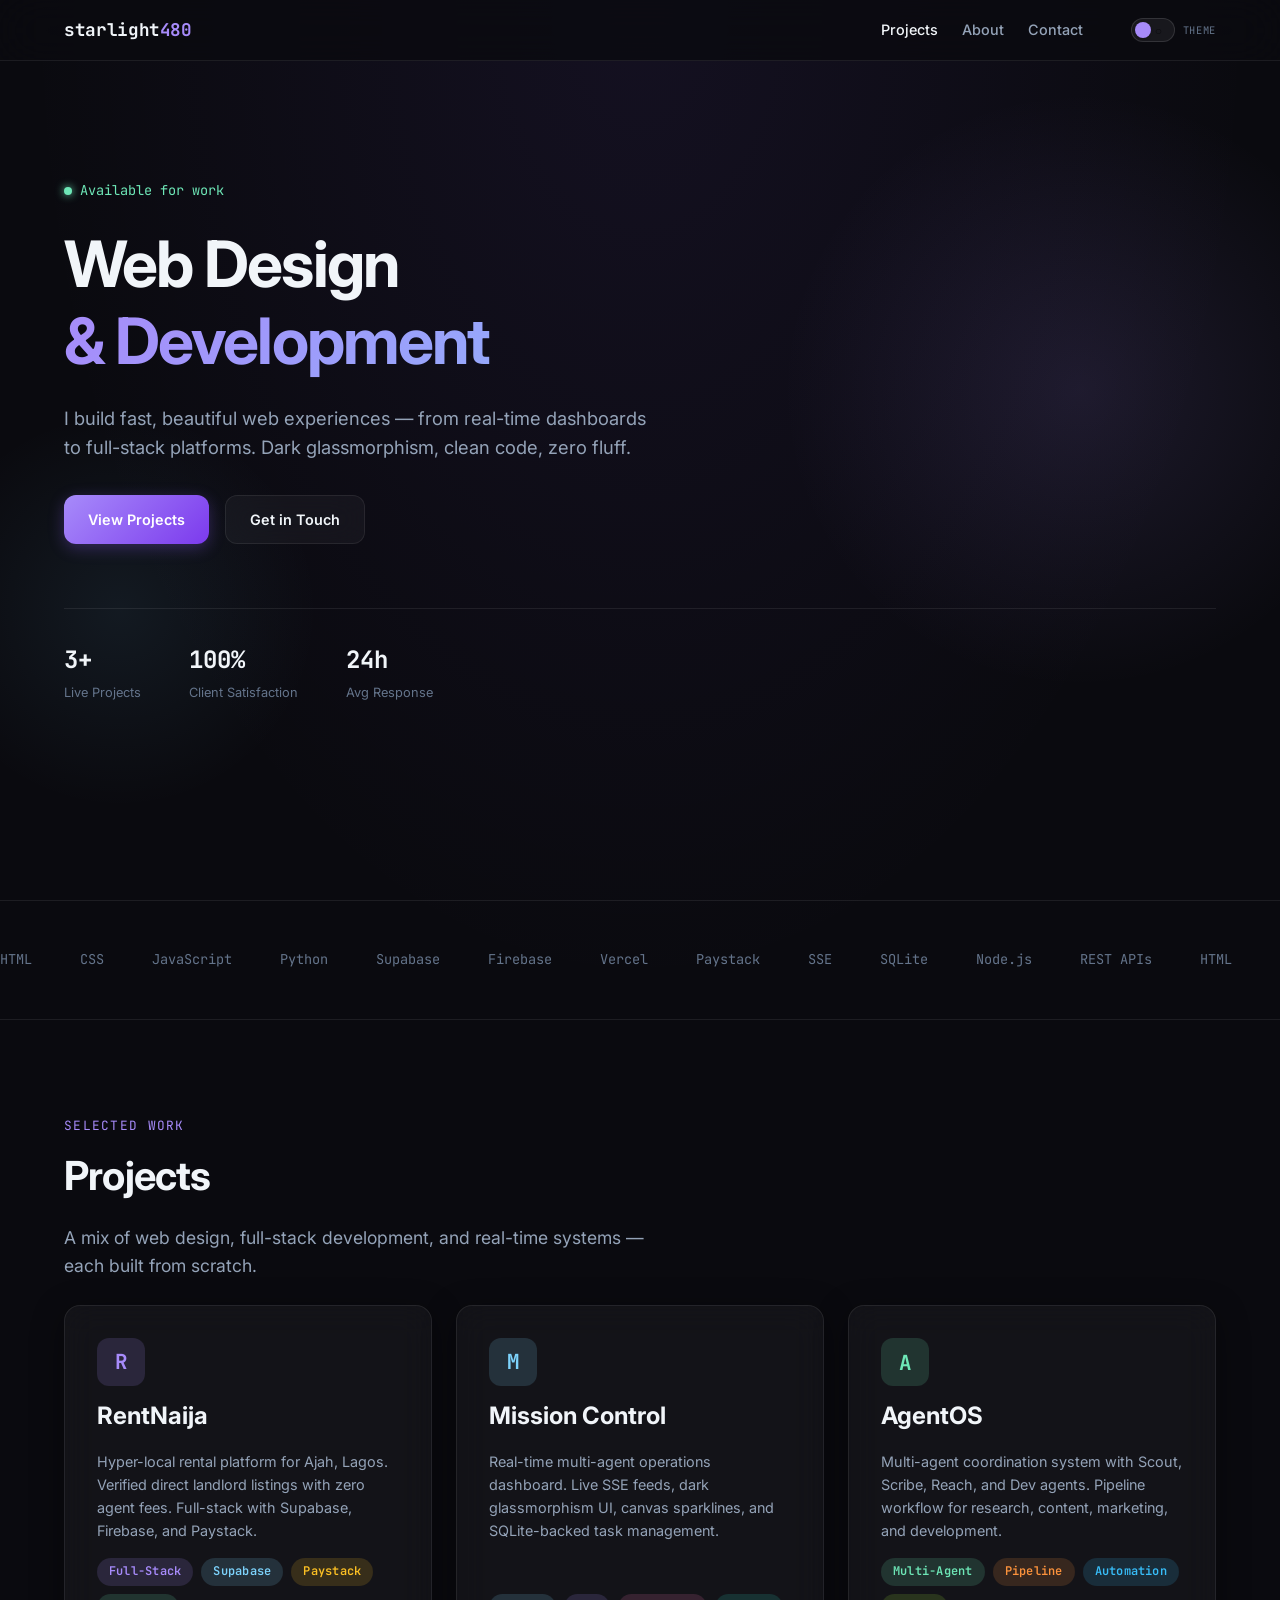
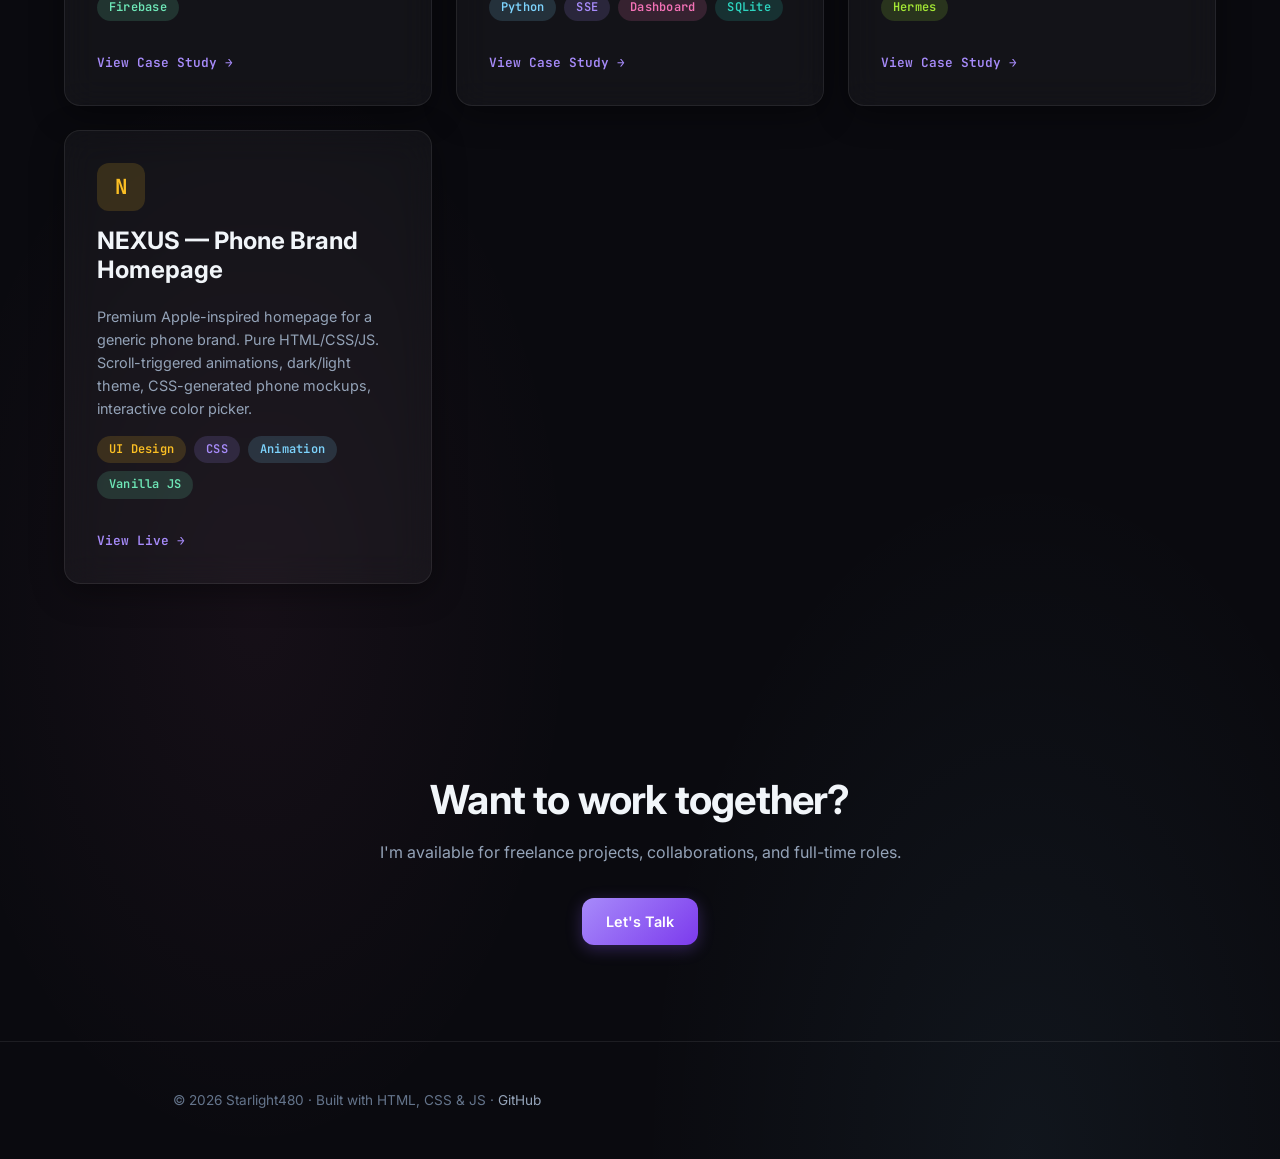
==== index.html @ 879f4ee3 "init: portfolio homepage with projects - Main portfolio page (index.html) - About page - Project pag" ====
<!DOCTYPE html>
<html lang="en">
<head>
  <meta charset="UTF-8">
  <meta name="viewport" content="width=device-width, initial-scale=1.0">
  <title>Starlight480 — Web Design & Development Portfolio</title>
  <meta name="description" content="Portfolio of web design and development projects by Starlight480. Specializing in dark glassmorphism UIs, full-stack web apps, and real-time dashboards.">
  <link rel="preconnect" href="https://fonts.googleapis.com">
  <link rel="preconnect" href="https://fonts.gstatic.com" crossorigin>
  <link href="https://fonts.googleapis.com/css2?family=Inter:wght@400;500;600;700;800&family=JetBrains+Mono:wght@400;500;600;700&display=swap" rel="stylesheet">
  <link rel="stylesheet" href="css/style.css">
  <style>
    /* --- Hero --- */
    .hero {
      min-height: 100vh;
      display: flex;
      align-items: center;
      padding-top: 80px;
      position: relative;
      overflow: hidden;
    }
    .hero::before {
      content: '';
      position: absolute;
      width: 600px;
      height: 600px;
      border-radius: 50%;
      background: radial-gradient(circle, rgba(167,139,250,0.12) 0%, transparent 70%);
      top: 10%;
      right: -100px;
      pointer-events: none;
    }
    .hero::after {
      content: '';
      position: absolute;
      width: 400px;
      height: 400px;
      border-radius: 50%;
      background: radial-gradient(circle, rgba(125,211,252,0.08) 0%, transparent 70%);
      bottom: 10%;
      left: -80px;
      pointer-events: none;
    }
    .hero-content { position: relative; z-index: 1; }
    .hero-eyebrow {
      font-family: var(--font-mono);
      font-size: 0.85rem;
      color: var(--emerald);
      margin-bottom: var(--space-lg);
      display: flex;
      align-items: center;
      gap: var(--space-sm);
    }
    .hero-eyebrow::before {
      content: '';
      display: inline-block;
      width: 8px;
      height: 8px;
      border-radius: 50%;
      background: var(--emerald);
      box-shadow: 0 0 8px var(--emerald);
      animation: pulse 2s ease-in-out infinite;
    }
    @keyframes pulse {
      0%, 100% { opacity: 1; }
      50% { opacity: 0.4; }
    }
    .hero h1 { margin-bottom: var(--space-lg); }
    .hero h1 .line { display: block; }
    .hero-desc {
      font-size: 1.15rem;
      color: var(--text-body);
      max-width: 50ch;
      margin-bottom: var(--space-xl);
    }
    .hero-cta { display: flex; gap: var(--space-md); flex-wrap: wrap; }
    .hero-stats {
      display: flex;
      gap: var(--space-2xl);
      margin-top: var(--space-3xl);
      padding-top: var(--space-xl);
      border-top: 1px solid var(--border);
    }
    .hero-stat-num {
      font-family: var(--font-mono);
      font-size: 1.5rem;
      font-weight: 700;
      color: var(--text-heading);
    }
    .hero-stat-label {
      font-size: 0.8rem;
      color: var(--text-muted);
      margin-top: var(--space-xs);
    }

    /* --- Project Card --- */
    .project-card {
      padding: var(--space-xl);
      display: flex;
      flex-direction: column;
      gap: var(--space-md);
      height: 100%;
    }
    .project-card-icon {
      width: 48px;
      height: 48px;
      border-radius: var(--radius-md);
      display: flex;
      align-items: center;
      justify-content: center;
      font-size: 1.3rem;
      font-family: var(--font-mono);
      font-weight: 700;
      flex-shrink: 0;
    }
    .project-card-icon.violet { background: var(--violet-dim); color: var(--violet); }
    .project-card-icon.cyan { background: var(--cyan-dim); color: var(--cyan); }
    .project-card-icon.emerald { background: var(--emerald-dim); color: var(--emerald); }
    .project-card-icon.amber { background: var(--amber-dim); color: var(--amber); }
    .project-card-icon.rose { background: var(--rose-dim); color: var(--rose); }
    .project-card-icon.teal { background: var(--teal-dim); color: var(--teal); }
    .project-card h3 { margin-bottom: var(--space-xs); }
    .project-card p { font-size: 0.9rem; color: var(--text-body); flex-grow: 1; }
    .project-card-tags { display: flex; flex-wrap: wrap; gap: var(--space-sm); margin-top: auto; }
    .project-card-link {
      font-family: var(--font-mono);
      font-size: 0.8rem;
      font-weight: 600;
      color: var(--violet);
      margin-top: var(--space-md);
      display: inline-flex;
      align-items: center;
      gap: var(--space-xs);
      transition: gap 0.2s;
    }
    .project-card-link:hover { gap: var(--space-sm); }

    /* --- Tech Strip --- */
    .tech-strip {
      padding: var(--space-2xl) 0;
      border-top: 1px solid var(--border);
      border-bottom: 1px solid var(--border);
      overflow: hidden;
    }
    .tech-track {
      display: flex;
      gap: var(--space-2xl);
      animation: scroll 30s linear infinite;
      width: max-content;
    }
    .tech-track span {
      font-family: var(--font-mono);
      font-size: 0.85rem;
      color: var(--text-muted);
      white-space: nowrap;
    }
    @keyframes scroll {
      0% { transform: translateX(0); }
      100% { transform: translateX(-50%); }
    }

    /* --- CTA Section --- */
    .cta-section { text-align: center; }
    .cta-section h2 { margin-bottom: var(--space-md); }
    .cta-section p { margin: 0 auto var(--space-xl); }
  </style>
</head>
<body>

  <!-- NAV -->
  <nav class="nav">
    <div class="container nav-inner">
      <a href="index.html" class="nav-logo">starlight<span>480</span></a>
      <div class="flex flex-center" style="gap: var(--space-lg);">
        <ul class="nav-links">
          <li><a href="index.html" class="active">Projects</a></li>
          <li><a href="about.html">About</a></li>
          <li><a href="about.html#contact">Contact</a></li>
        </ul>
        <div class="theme-toggle">
          <button class="theme-toggle-btn" id="theme-toggle-btn" type="button" aria-label="Switch to liquid crystal">
            <span class="theme-toggle-icon theme-toggle-icon--moon active">●</span>
            <span class="theme-toggle-thumb"></span>
            <span class="theme-toggle-icon theme-toggle-icon--sun">○</span>
          </button>
          <span class="theme-toggle-label">Theme</span>
        </div>
      </div>
    </div>
  </nav>

  <!-- HERO -->
  <section class="hero">
    <div class="container hero-content">
      <div class="hero-eyebrow">Available for work</div>
      <h1>
        <span class="line">Web Design</span>
        <span class="line text-gradient">& Development</span>
      </h1>
      <p class="hero-desc">
        I build fast, beautiful web experiences — from real-time dashboards to full-stack platforms. Dark glassmorphism, clean code, zero fluff.
      </p>
      <div class="hero-cta">
        <a href="#projects" class="btn btn-primary">View Projects</a>
        <a href="about.html#contact" class="btn btn-ghost">Get in Touch</a>
      </div>
      <div class="hero-stats">
        <div>
          <div class="hero-stat-num">3+</div>
          <div class="hero-stat-label">Live Projects</div>
        </div>
        <div>
          <div class="hero-stat-num">100%</div>
          <div class="hero-stat-label">Client Satisfaction</div>
        </div>
        <div>
          <div class="hero-stat-num">24h</div>
          <div class="hero-stat-label">Avg Response</div>
        </div>
      </div>
    </div>
  </section>

  <!-- TECH STRIP -->
  <div class="tech-strip">
    <div class="tech-track">
      <span>HTML</span><span>CSS</span><span>JavaScript</span><span>Python</span>
      <span>Supabase</span><span>Firebase</span><span>Vercel</span><span>Paystack</span>
      <span>SSE</span><span>SQLite</span><span>Node.js</span><span>REST APIs</span>
      <span>HTML</span><span>CSS</span><span>JavaScript</span><span>Python</span>
      <span>Supabase</span><span>Firebase</span><span>Vercel</span><span>Paystack</span>
      <span>SSE</span><span>SQLite</span><span>Node.js</span><span>REST APIs</span>
    </div>
  </div>

  <!-- PROJECTS -->
  <section id="projects">
    <div class="container">
      <div class="section-label">Selected Work</div>
      <h2 class="section-title">Projects</h2>
      <p class="section-desc mb-lg">A mix of web design, full-stack development, and real-time systems — each built from scratch.</p>

      <div class="grid-3">

        <div class="glass project-card">
          <div class="project-card-icon violet">R</div>
          <h3>RentNaija</h3>
          <p>Hyper-local rental platform for Ajah, Lagos. Verified direct landlord listings with zero agent fees. Full-stack with Supabase, Firebase, and Paystack.</p>
          <div class="project-card-tags">
            <span class="tag tag-violet">Full-Stack</span>
            <span class="tag tag-cyan">Supabase</span>
            <span class="tag tag-amber">Paystack</span>
            <span class="tag tag-emerald">Firebase</span>
          </div>
          <a href="projects/rentnaija.html" class="project-card-link">View Case Study →</a>
        </div>

        <div class="glass project-card">
          <div class="project-card-icon cyan">M</div>
          <h3>Mission Control</h3>
          <p>Real-time multi-agent operations dashboard. Live SSE feeds, dark glassmorphism UI, canvas sparklines, and SQLite-backed task management.</p>
          <div class="project-card-tags">
            <span class="tag tag-cyan">Python</span>
            <span class="tag tag-violet">SSE</span>
            <span class="tag tag-rose">Dashboard</span>
            <span class="tag tag-teal">SQLite</span>
          </div>
          <a href="projects/mission-control.html" class="project-card-link">View Case Study →</a>
        </div>

        <div class="glass project-card">
          <div class="project-card-icon emerald">A</div>
          <h3>AgentOS</h3>
          <p>Multi-agent coordination system with Scout, Scribe, Reach, and Dev agents. Pipeline workflow for research, content, marketing, and development.</p>
          <div class="project-card-tags">
            <span class="tag tag-emerald">Multi-Agent</span>
            <span class="tag tag-orange">Pipeline</span>
            <span class="tag tag-sky">Automation</span>
            <span class="tag tag-lime">Hermes</span>
          </div>
          <a href="projects/agentos.html" class="project-card-link">View Case Study →</a>
        </div>

        <div class="glass project-card">
          <div class="project-card-icon amber">N</div>
          <h3>NEXUS — Phone Brand Homepage</h3>
          <p>Premium Apple-inspired homepage for a generic phone brand. Pure HTML/CSS/JS. Scroll-triggered animations, dark/light theme, CSS-generated phone mockups, interactive color picker.</p>
          <div class="project-card-tags">
            <span class="tag tag-amber">UI Design</span>
            <span class="tag tag-violet">CSS</span>
            <span class="tag tag-cyan">Animation</span>
            <span class="tag tag-emerald">Vanilla JS</span>
          </div>
          <a href="projects/phone-brand/index.html" class="project-card-link" target="_blank" rel="noopener">View Live →</a>
        </div>

      </div>
    </div>
  </section>

  <!-- CTA -->
  <section class="cta-section">
    <div class="container">
      <h2>Want to work together?</h2>
      <p>I'm available for freelance projects, collaborations, and full-time roles.</p>
      <a href="about.html#contact" class="btn btn-primary">Let's Talk</a>
    </div>
  </section>

  <!-- FOOTER -->
  <footer>
    <div class="container">
      <p>© 2026 Starlight480 · Built with HTML, CSS & JS · <a href="https://github.com/Starlight480" target="_blank" rel="noopener">GitHub</a></p>
    </div>
  </footer>

  <script src="js/theme.js"></script>
</body>
</html>
---- css/style.css ----
/* ============================================
   STARLIGHT480 PORTFOLIO — Dual Theme System
   Default: Dark Glassmorphism
   Toggle:  Liquid Crystal
   ============================================ */

/* ============================================
   THEME 1: DARK GLASSMORPHISM (default)
   ============================================ */
:root {
  /* --- Core --- */
  --bg: #0a0a0f;
  --bg-gradient: radial-gradient(ellipse 80% 60% at 50% 0%, rgba(139,92,246,0.08) 0%, transparent 60%),
                 radial-gradient(ellipse 60% 50% at 80% 100%, rgba(125,211,252,0.06) 0%, transparent 50%),
                 radial-gradient(ellipse 50% 40% at 20% 80%, rgba(244,114,182,0.05) 0%, transparent 50%);

  /* --- Surfaces --- */
  --surface: rgba(255,255,255,0.04);
  --surface-hover: rgba(255,255,255,0.07);
  --surface-solid: #141420;
  --glass-blur: blur(16px);
  --glass-blur-heavy: blur(24px);

  /* --- Text --- */
  --text-heading: #f1f5f9;
  --text-body: #94a3b8;
  --text-muted: #64748b;

  /* --- Extended Palette --- */
  --violet: #A78BFA;
  --violet-dim: rgba(167,139,250,0.15);
  --cyan: #7DD3FC;
  --cyan-dim: rgba(125,211,252,0.15);
  --emerald: #6EE7B7;
  --emerald-dim: rgba(110,231,183,0.15);
  --amber: #FBBF24;
  --amber-dim: rgba(251,191,36,0.15);
  --rose: #F472B6;
  --rose-dim: rgba(244,114,182,0.15);
  --lime: #A3E635;
  --lime-dim: rgba(163,230,53,0.15);
  --teal: #2DD4BF;
  --teal-dim: rgba(45,212,191,0.15);
  --orange: #FB923C;
  --orange-dim: rgba(251,146,60,0.15);
  --sky: #38BDF8;
  --sky-dim: rgba(56,189,248,0.15);

  /* --- Borders --- */
  --border: rgba(255,255,255,0.08);
  --border-hover: rgba(255,255,255,0.15);

  /* --- Shadows --- */
  --shadow-glass: 0 8px 32px rgba(0,0,0,0.4);
  --shadow-glow-violet: 0 0 20px rgba(167,139,250,0.2);
  --shadow-glow-cyan: 0 0 20px rgba(125,211,252,0.2);

  /* --- Radii --- */
  --radius-sm: 8px;
  --radius-md: 12px;
  --radius-lg: 16px;
  --radius-xl: 24px;

  /* --- Spacing (8px base) --- */
  --space-xs: 4px;
  --space-sm: 8px;
  --space-md: 16px;
  --space-lg: 24px;
  --space-xl: 32px;
  --space-2xl: 48px;
  --space-3xl: 64px;
  --space-4xl: 96px;

  /* --- Typography --- */
  --font-sans: 'Inter', system-ui, -apple-system, sans-serif;
  --font-mono: 'JetBrains Mono', 'Fira Code', monospace;

  /* --- Toggle --- */
  --toggle-bg: rgba(255,255,255,0.06);
  --toggle-border: rgba(255,255,255,0.12);
  --toggle-thumb: var(--violet);
  --toggle-label: var(--text-muted);
}

/* ============================================
   THEME 2: LIQUID CRYSTAL
   Clean, airy, translucent whites + soft
   color washes. Frosted glass on light.
   ============================================ */
body.liquid {
  --bg: #f0f4f8;
  --bg-gradient: radial-gradient(ellipse 80% 60% at 50% 0%, rgba(139,92,246,0.06) 0%, transparent 60%),
                 radial-gradient(ellipse 60% 50% at 80% 100%, rgba(125,211,252,0.08) 0%, transparent 50%),
                 radial-gradient(ellipse 50% 40% at 20% 80%, rgba(244,114,182,0.05) 0%, transparent 50%);

  --surface: rgba(255,255,255,0.65);
  --surface-hover: rgba(255,255,255,0.85);
  --surface-solid: #ffffff;
  --glass-blur: blur(20px);
  --glass-blur-heavy: blur(30px);

  --text-heading: #1e293b;
  --text-body: #475569;
  --text-muted: #94a3b8;

  --violet: #7c3aed;
  --violet-dim: rgba(124,58,237,0.1);
  --cyan: #0284c7;
  --cyan-dim: rgba(2,132,199,0.1);
  --emerald: #059669;
  --emerald-dim: rgba(5,150,105,0.1);
  --amber: #d97706;
  --amber-dim: rgba(217,119,6,0.1);
  --rose: #db2777;
  --rose-dim: rgba(219,39,119,0.1);
  --lime: #65a30d;
  --lime-dim: rgba(101,163,13,0.1);
  --teal: #0d9488;
  --teal-dim: rgba(13,148,136,0.1);
  --orange: #ea580c;
  --orange-dim: rgba(234,88,12,0.1);
  --sky: #0369a1;
  --sky-dim: rgba(3,105,161,0.1);

  --border: rgba(0,0,0,0.08);
  --border-hover: rgba(0,0,0,0.15);

  --shadow-glass: 0 8px 32px rgba(0,0,0,0.06);
  --shadow-glow-violet: 0 0 20px rgba(124,58,237,0.1);
  --shadow-glow-cyan: 0 0 20px rgba(2,132,199,0.1);

  --toggle-bg: rgba(0,0,0,0.04);
  --toggle-border: rgba(0,0,0,0.1);
  --toggle-thumb: #7c3aed;
  --toggle-label: #64748b;
}

/* ============================================
   BASE / RESET
   ============================================ */
*, *::before, *::after { box-sizing: border-box; margin: 0; padding: 0; }

html { scroll-behavior: smooth; font-size: 16px; }

body {
  font-family: var(--font-sans);
  background: var(--bg);
  background-image: var(--bg-gradient);
  color: var(--text-body);
  line-height: 1.6;
  min-height: 100vh;
  -webkit-font-smoothing: antialiased;
  transition: background 0.5s ease, color 0.5s ease;
}

/* --- Typography --- */
h1, h2, h3, h4 { color: var(--text-heading); font-weight: 700; line-height: 1.2; transition: color 0.5s ease; }
h1 { font-size: clamp(2.5rem, 5vw, 4rem); letter-spacing: -0.03em; }
h2 { font-size: clamp(1.75rem, 3.5vw, 2.5rem); letter-spacing: -0.02em; }
h3 { font-size: clamp(1.25rem, 2vw, 1.5rem); }
h4 { font-size: 1.1rem; font-weight: 600; }

p { max-width: 65ch; }
a { color: var(--cyan); text-decoration: none; transition: color 0.2s; }
a:hover { color: var(--violet); }

/* --- Layout --- */
.container {
  width: 100%;
  max-width: 1200px;
  margin: 0 auto;
  padding: 0 var(--space-lg);
}

/* --- Glass Card --- */
.glass {
  background: var(--surface);
  backdrop-filter: var(--glass-blur);
  -webkit-backdrop-filter: var(--glass-blur);
  border: 1px solid var(--border);
  border-radius: var(--radius-lg);
  box-shadow: var(--shadow-glass);
  transition: border-color 0.3s, box-shadow 0.3s, transform 0.3s, background 0.5s ease;
}
.glass:hover {
  border-color: var(--border-hover);
  box-shadow: var(--shadow-glass), var(--shadow-glow-violet);
  transform: translateY(-2px);
}

/* --- Nav --- */
.nav {
  position: fixed;
  top: 0;
  left: 0;
  right: 0;
  z-index: 100;
  background: rgba(10,10,15,0.8);
  backdrop-filter: var(--glass-blur-heavy);
  -webkit-backdrop-filter: var(--glass-blur-heavy);
  border-bottom: 1px solid var(--border);
  padding: var(--space-md) 0;
  transition: background 0.5s ease, border-color 0.5s ease;
}
body.liquid .nav {
  background: rgba(255,255,255,0.7);
}

.nav-inner {
  display: flex;
  align-items: center;
  justify-content: space-between;
}
.nav-logo {
  font-family: var(--font-mono);
  font-weight: 700;
  font-size: 1.1rem;
  color: var(--text-heading);
  letter-spacing: -0.02em;
}
.nav-logo span { color: var(--violet); }
.nav-links {
  display: flex;
  gap: var(--space-lg);
  list-style: none;
}
.nav-links a {
  color: var(--text-body);
  font-size: 0.9rem;
  font-weight: 500;
  transition: color 0.2s;
}
.nav-links a:hover, .nav-links a.active { color: var(--text-heading); }

/* --- Theme Toggle Button --- */
.theme-toggle {
  display: flex;
  align-items: center;
  gap: var(--space-sm);
  margin-left: var(--space-lg);
}
.theme-toggle-btn {
  position: relative;
  width: 44px;
  height: 24px;
  border-radius: 999px;
  border: 1px solid var(--toggle-border);
  background: var(--toggle-bg);
  cursor: pointer;
  padding: 0;
  flex-shrink: 0;
  transition: background 0.3s ease, border-color 0.3s ease;
}
.theme-toggle-btn:focus-visible {
  outline: 2px solid var(--violet);
  outline-offset: 2px;
}
.theme-toggle-thumb {
  position: absolute;
  top: 3px;
  left: 3px;
  width: 16px;
  height: 16px;
  border-radius: 50%;
  background: var(--toggle-thumb);
  transition: transform 0.3s cubic-bezier(0.4, 0.0, 0.2, 1), background 0.3s ease;
  box-shadow: 0 1px 3px rgba(0,0,0,0.15);
}
body.liquid .theme-toggle-thumb {
  transform: translateX(20px);
}
.theme-toggle-icon {
  font-size: 0.75rem;
  line-height: 1;
  opacity: 0.5;
  transition: opacity 0.3s ease;
}
.theme-toggle-icon.active {
  opacity: 1;
}
.theme-toggle-label {
  font-family: var(--font-mono);
  font-size: 0.65rem;
  text-transform: uppercase;
  letter-spacing: 0.06em;
  color: var(--toggle-label);
  transition: color 0.3s ease;
}

/* --- Buttons --- */
.btn {
  display: inline-flex;
  align-items: center;
  gap: var(--space-sm);
  padding: 12px 24px;
  border-radius: var(--radius-md);
  font-weight: 600;
  font-size: 0.9rem;
  cursor: pointer;
  border: none;
  transition: all 0.2s;
  text-decoration: none;
}
.btn-primary {
  background: linear-gradient(135deg, var(--violet), #7c3aed);
  color: #fff;
  box-shadow: 0 4px 16px rgba(139,92,246,0.3);
}
body.liquid .btn-primary {
  box-shadow: 0 4px 16px rgba(124,58,237,0.2);
}
.btn-primary:hover {
  box-shadow: 0 6px 24px rgba(139,92,246,0.5);
  transform: translateY(-1px);
  color: #fff;
}
body.liquid .btn-primary:hover {
  box-shadow: 0 6px 24px rgba(124,58,237,0.35);
}
.btn-ghost {
  background: var(--surface);
  color: var(--text-heading);
  border: 1px solid var(--border);
  backdrop-filter: var(--glass-blur);
}
.btn-ghost:hover {
  border-color: var(--violet);
  color: var(--violet);
}

/* --- Tags / Badges --- */
.tag {
  display: inline-block;
  padding: 4px 12px;
  border-radius: 999px;
  font-size: 0.75rem;
  font-weight: 600;
  font-family: var(--font-mono);
  letter-spacing: 0.02em;
}
.tag-violet { background: var(--violet-dim); color: var(--violet); }
.tag-cyan { background: var(--cyan-dim); color: var(--cyan); }
.tag-emerald { background: var(--emerald-dim); color: var(--emerald); }
.tag-amber { background: var(--amber-dim); color: var(--amber); }
.tag-rose { background: var(--rose-dim); color: var(--rose); }
.tag-lime { background: var(--lime-dim); color: var(--lime); }
.tag-teal { background: var(--teal-dim); color: var(--teal); }
.tag-orange { background: var(--orange-dim); color: var(--orange); }
.tag-sky { background: var(--sky-dim); color: var(--sky); }

/* --- Section --- */
section { padding: var(--space-4xl) 0; }
.section-label {
  font-family: var(--font-mono);
  font-size: 0.8rem;
  text-transform: uppercase;
  letter-spacing: 0.1em;
  color: var(--violet);
  margin-bottom: var(--space-md);
}
.section-title { margin-bottom: var(--space-lg); }
.section-desc { font-size: 1.1rem; color: var(--text-body); max-width: 55ch; }

/* --- Grid --- */
.grid-3 {
  display: grid;
  grid-template-columns: repeat(auto-fit, minmax(320px, 1fr));
  gap: var(--space-lg);
}

/* --- Footer --- */
footer {
  border-top: 1px solid var(--border);
  padding: var(--space-2xl) 0;
  text-align: center;
  color: var(--text-muted);
  font-size: 0.85rem;
  transition: border-color 0.5s ease, color 0.5s ease;
}
footer a { color: var(--text-body); }
footer a:hover { color: var(--violet); }

/* --- Utilities --- */
.text-gradient {
  background: linear-gradient(135deg, var(--violet), var(--cyan));
  -webkit-background-clip: text;
  -webkit-text-fill-color: transparent;
  background-clip: text;
}
.mono { font-family: var(--font-mono); }
.mt-lg { margin-top: var(--space-lg); }
.mt-xl { margin-top: var(--space-xl); }
.mb-sm { margin-bottom: var(--space-sm); }
.mb-md { margin-bottom: var(--space-md); }
.mb-lg { margin-bottom: var(--space-lg); }
.flex { display: flex; }
.flex-center { display: flex; align-items: center; justify-content: center; }
.gap-sm { gap: var(--space-sm); }
.gap-md { gap: var(--space-md); }

/* --- Fallback no backdrop-filter --- */
@supports not (backdrop-filter: blur(16px)) {
  .glass, .nav, .btn-ghost {
    background: var(--surface-solid);
  }
}

/* --- Responsive --- */
@media (max-width: 768px) {
  .nav-links { display: none; }
  .grid-3 { grid-template-columns: 1fr; }
  section { padding: var(--space-3xl) 0; }
  .theme-toggle-label { display: none; }
}
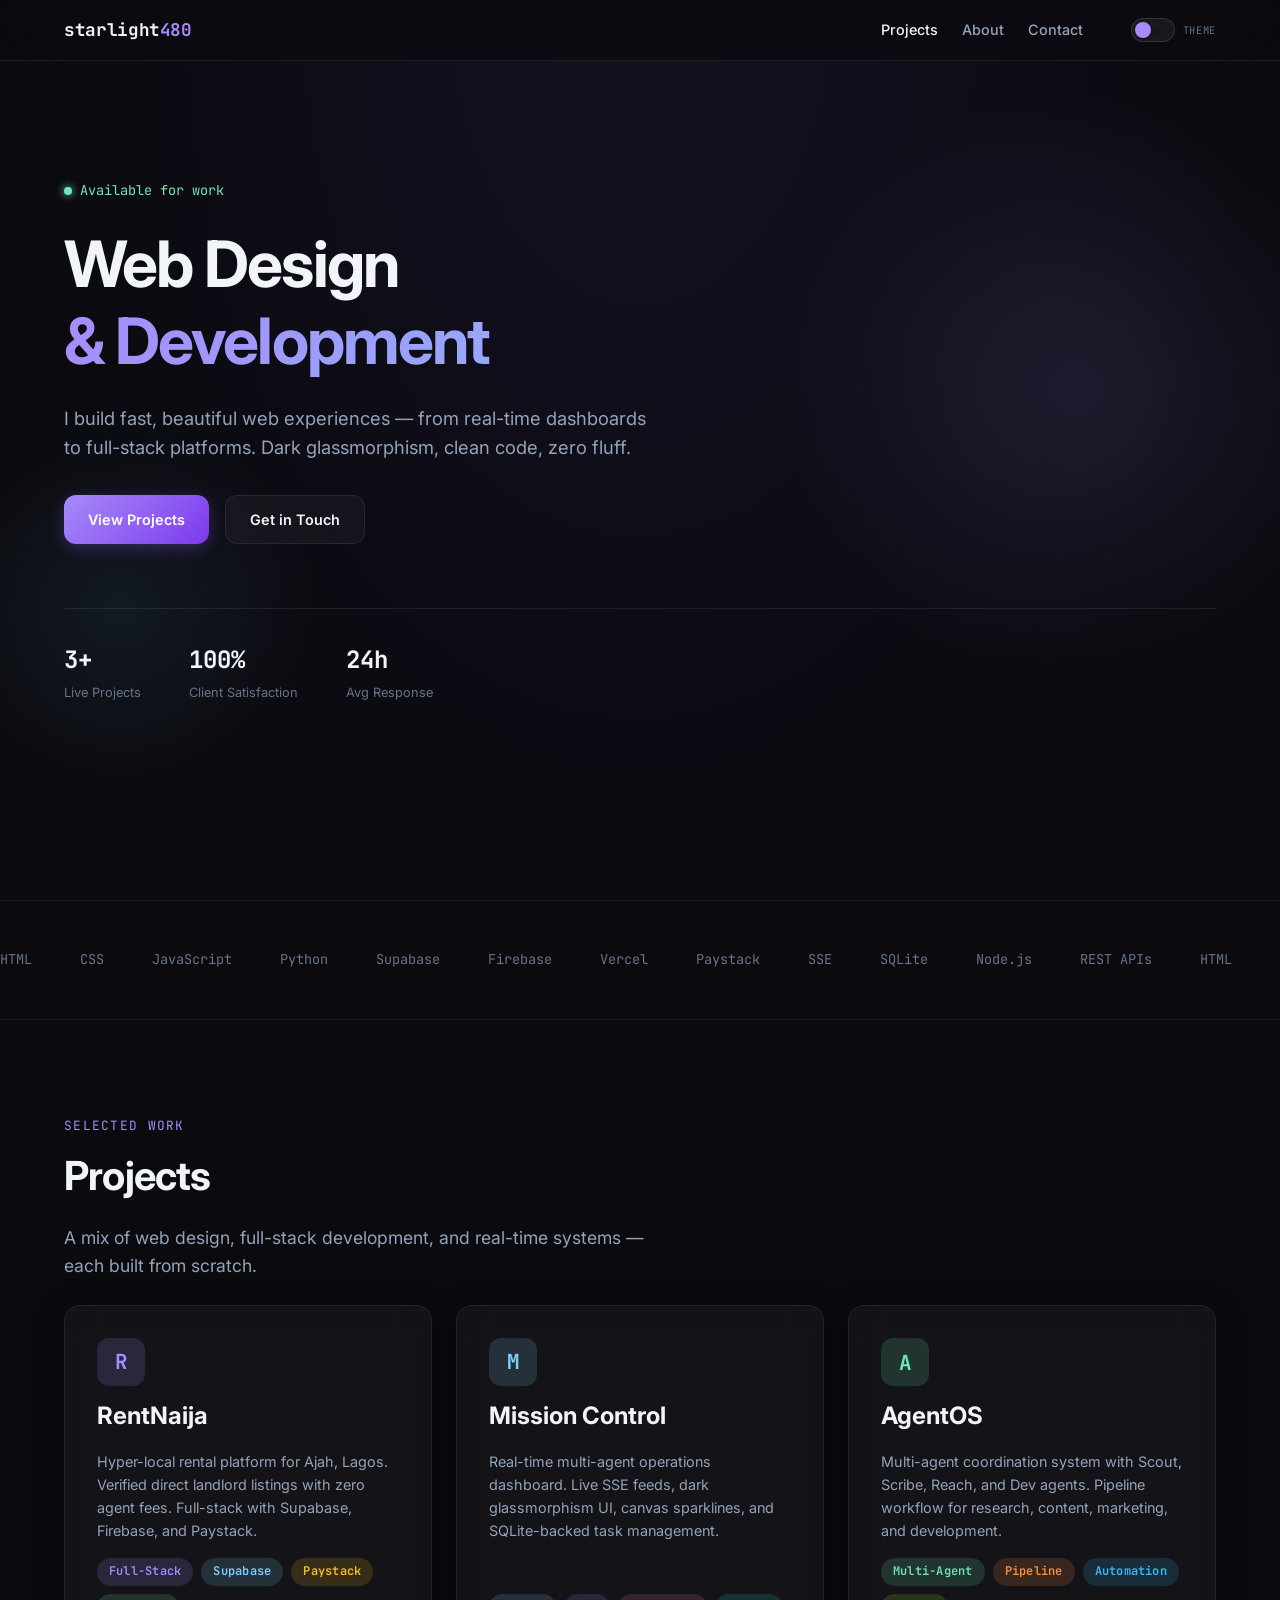
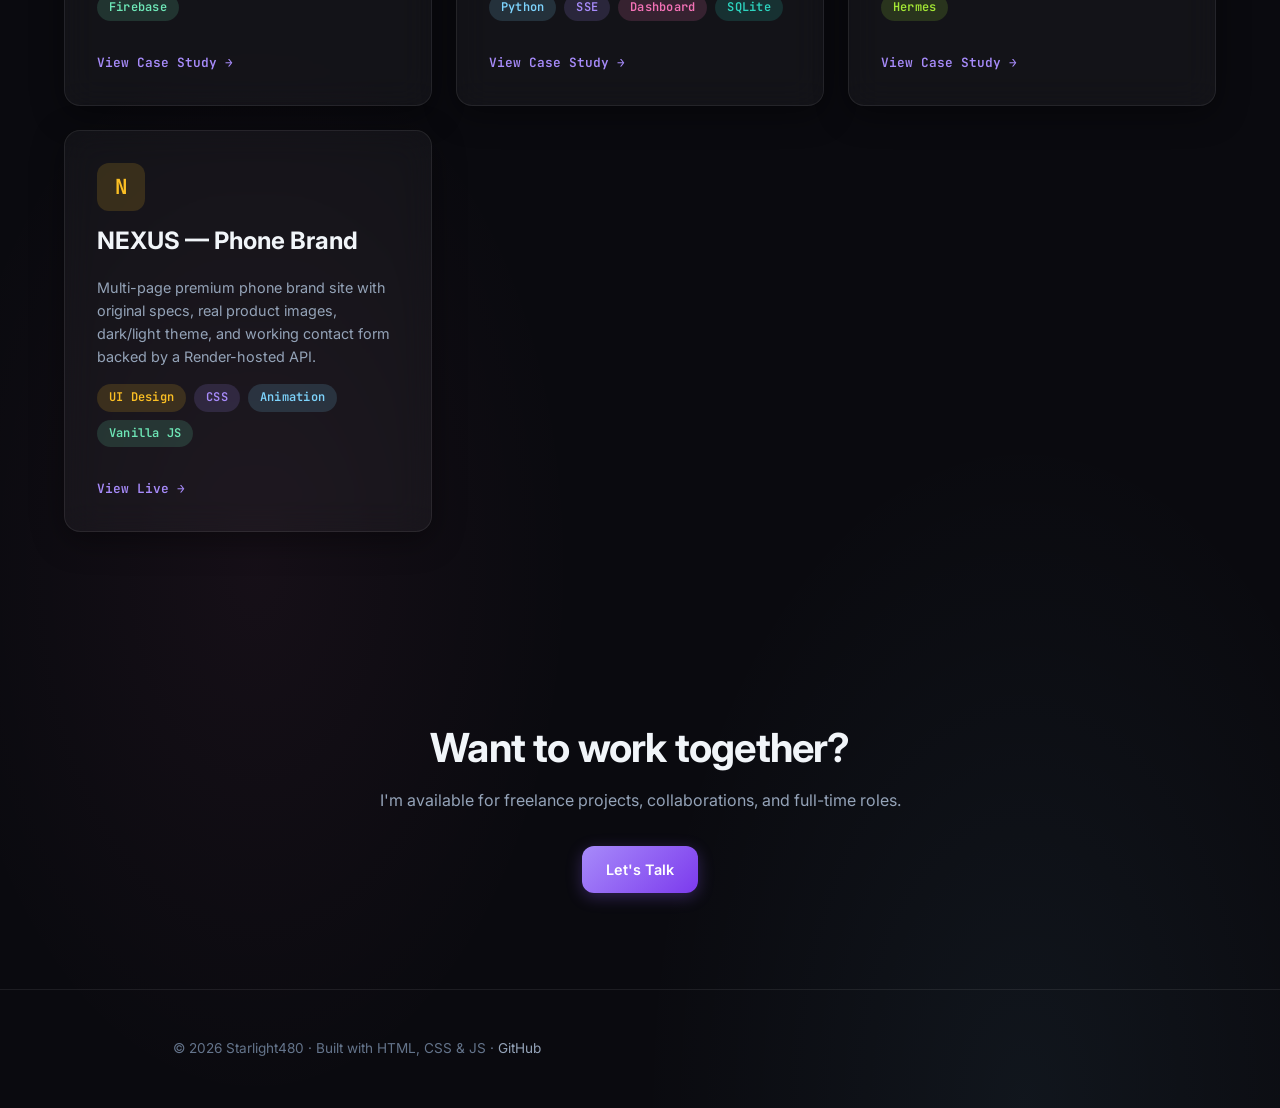
==== commit a4a38b2f: "feat(nexus): multi-page site, real images, custom specs, contact backend - Convert NEXUS to multi-pa" ====
--- a/index.html
+++ b/index.html
@@ -283,8 +283,8 @@
 
         <div class="glass project-card">
           <div class="project-card-icon amber">N</div>
-          <h3>NEXUS — Phone Brand Homepage</h3>
-          <p>Premium Apple-inspired homepage for a generic phone brand. Pure HTML/CSS/JS. Scroll-triggered animations, dark/light theme, CSS-generated phone mockups, interactive color picker.</p>
+          <h3>NEXUS — Phone Brand</h3>
+          <p>Multi-page premium phone brand site with original specs, real product images, dark/light theme, and working contact form backed by a Render-hosted API.</p>
           <div class="project-card-tags">
             <span class="tag tag-amber">UI Design</span>
             <span class="tag tag-violet">CSS</span>
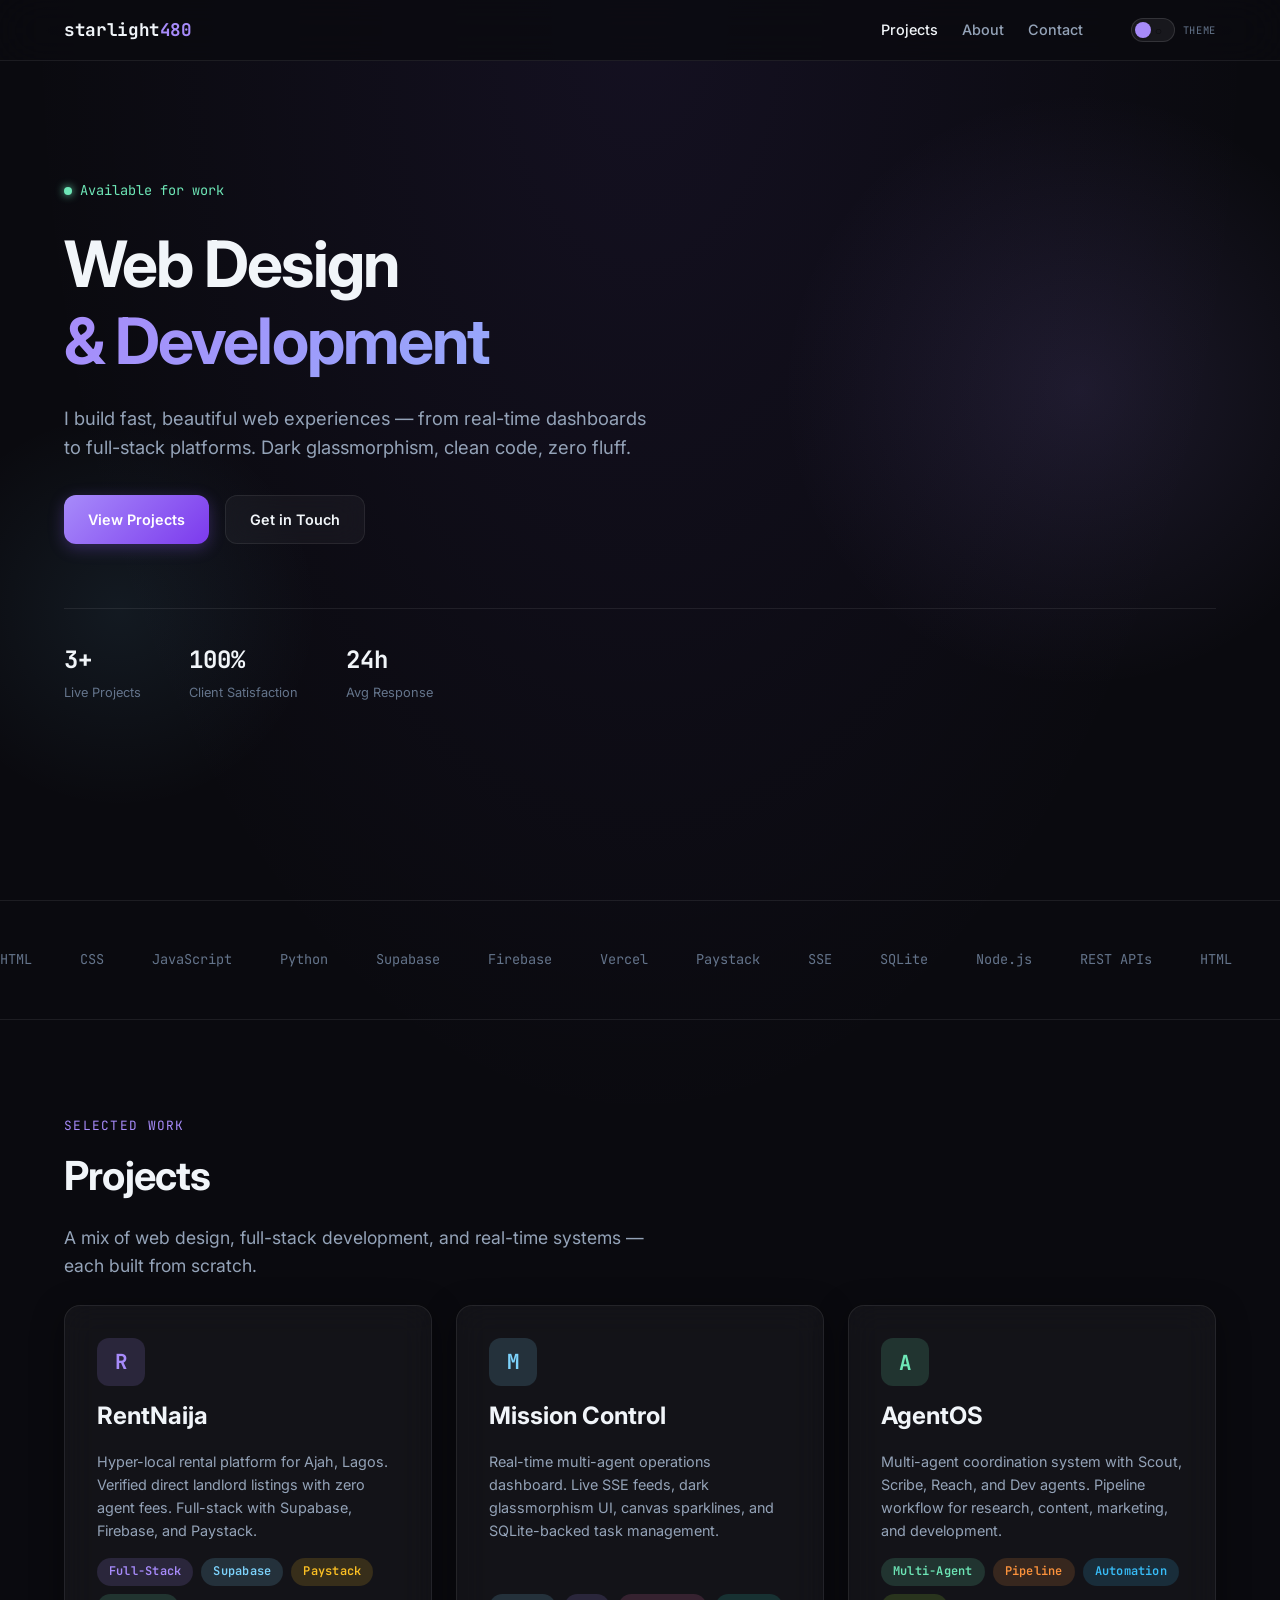
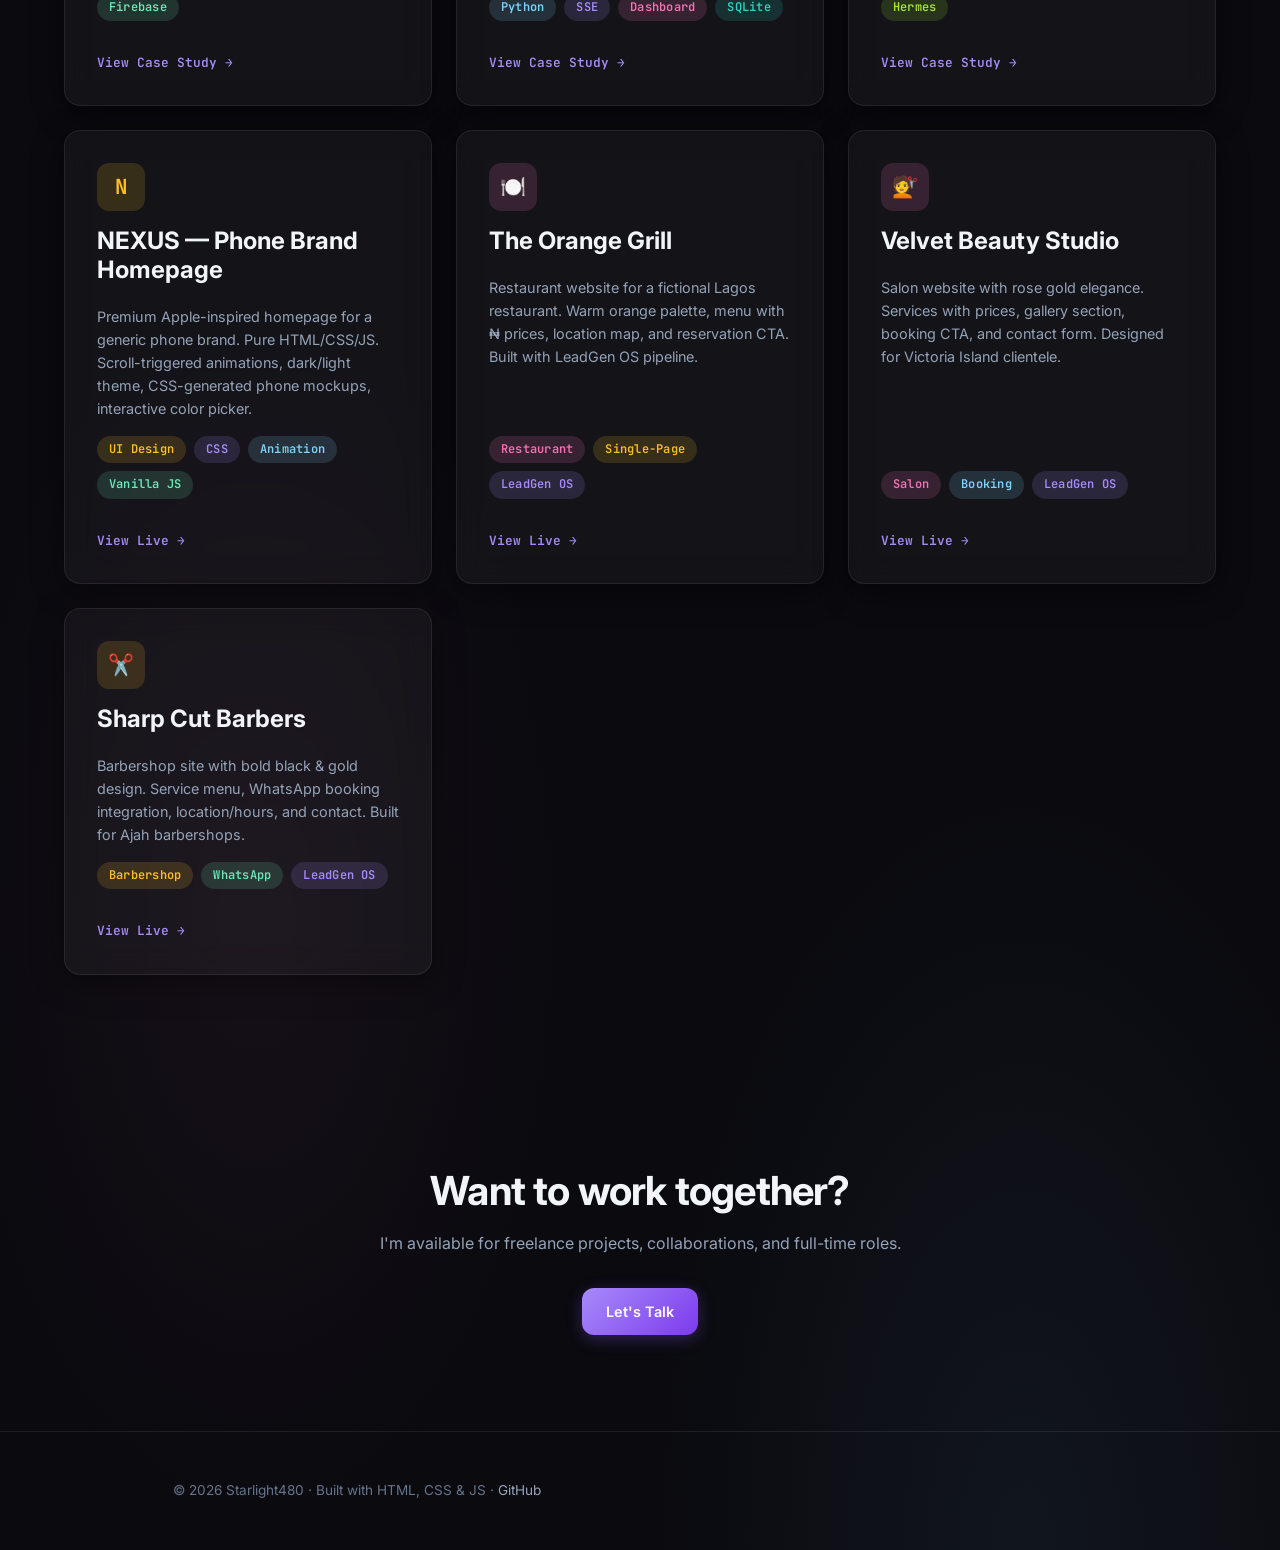
==== commit 6e3ca32d: "feat: add 3 LeadGen OS portfolio sites - restaurant.html: The Orange Grill (Lekki) — warm orange/cre" ====
--- a/index.html
+++ b/index.html
@@ -283,8 +283,8 @@
 
         <div class="glass project-card">
           <div class="project-card-icon amber">N</div>
-          <h3>NEXUS — Phone Brand</h3>
-          <p>Multi-page premium phone brand site with original specs, real product images, dark/light theme, and working contact form backed by a Render-hosted API.</p>
+          <h3>NEXUS — Phone Brand Homepage</h3>
+          <p>Premium Apple-inspired homepage for a generic phone brand. Pure HTML/CSS/JS. Scroll-triggered animations, dark/light theme, CSS-generated phone mockups, interactive color picker.</p>
           <div class="project-card-tags">
             <span class="tag tag-amber">UI Design</span>
             <span class="tag tag-violet">CSS</span>
@@ -292,6 +292,43 @@
             <span class="tag tag-emerald">Vanilla JS</span>
           </div>
           <a href="projects/phone-brand/index.html" class="project-card-link" target="_blank" rel="noopener">View Live →</a>
+        </div>
+
+        <!-- Portfolio Sites (LeadGen OS demos) -->
+        <div class="glass project-card">
+          <div class="project-card-icon rose">🍽️</div>
+          <h3>The Orange Grill</h3>
+          <p>Restaurant website for a fictional Lagos restaurant. Warm orange palette, menu with ₦ prices, location map, and reservation CTA. Built with LeadGen OS pipeline.</p>
+          <div class="project-card-tags">
+            <span class="tag tag-rose">Restaurant</span>
+            <span class="tag tag-amber">Single-Page</span>
+            <span class="tag tag-violet">LeadGen OS</span>
+          </div>
+          <a href="projects/restaurant.html" class="project-card-link" target="_blank" rel="noopener">View Live →</a>
+        </div>
+
+        <div class="glass project-card">
+          <div class="project-card-icon rose">💇</div>
+          <h3>Velvet Beauty Studio</h3>
+          <p>Salon website with rose gold elegance. Services with prices, gallery section, booking CTA, and contact form. Designed for Victoria Island clientele.</p>
+          <div class="project-card-tags">
+            <span class="tag tag-rose">Salon</span>
+            <span class="tag tag-cyan">Booking</span>
+            <span class="tag tag-violet">LeadGen OS</span>
+          </div>
+          <a href="projects/salon.html" class="project-card-link" target="_blank" rel="noopener">View Live →</a>
+        </div>
+
+        <div class="glass project-card">
+          <div class="project-card-icon amber">✂️</div>
+          <h3>Sharp Cut Barbers</h3>
+          <p>Barbershop site with bold black & gold design. Service menu, WhatsApp booking integration, location/hours, and contact. Built for Ajah barbershops.</p>
+          <div class="project-card-tags">
+            <span class="tag tag-amber">Barbershop</span>
+            <span class="tag tag-emerald">WhatsApp</span>
+            <span class="tag tag-violet">LeadGen OS</span>
+          </div>
+          <a href="projects/barbershop.html" class="project-card-link" target="_blank" rel="noopener">View Live →</a>
         </div>
 
       </div>
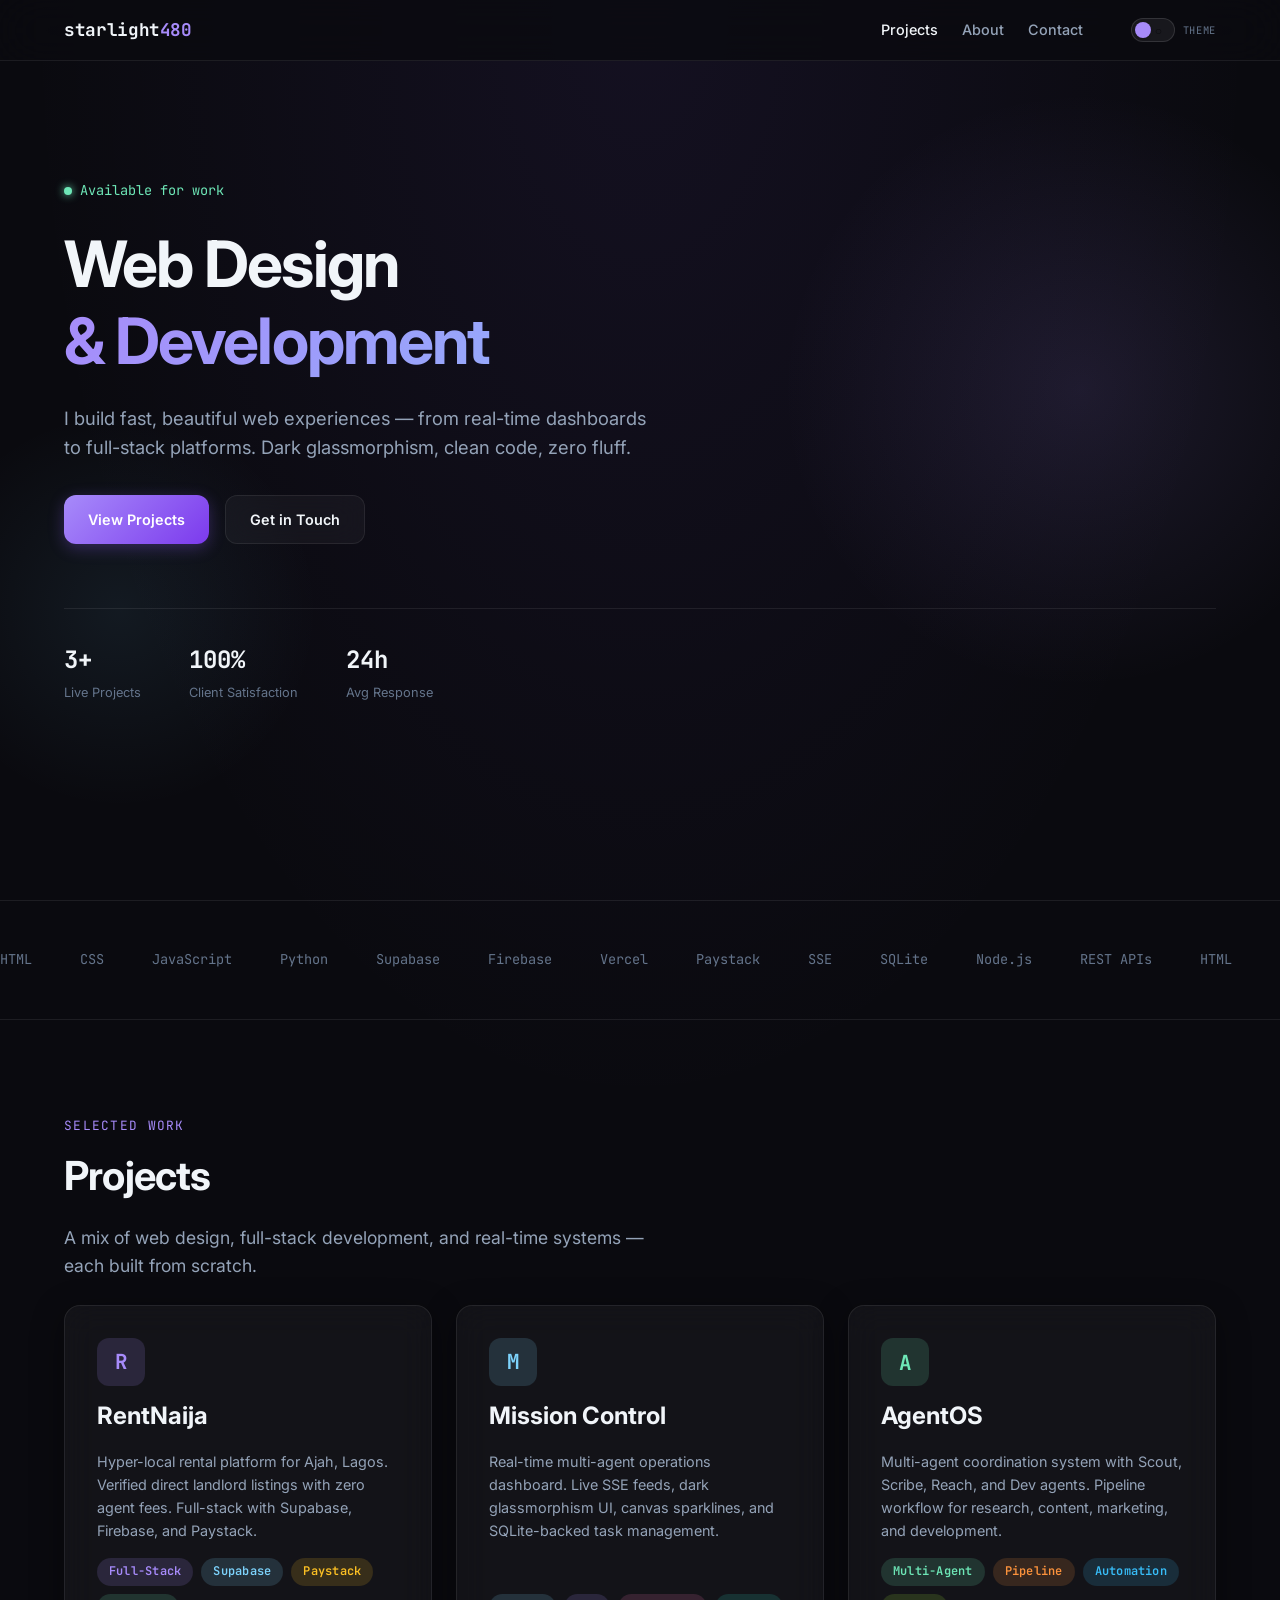
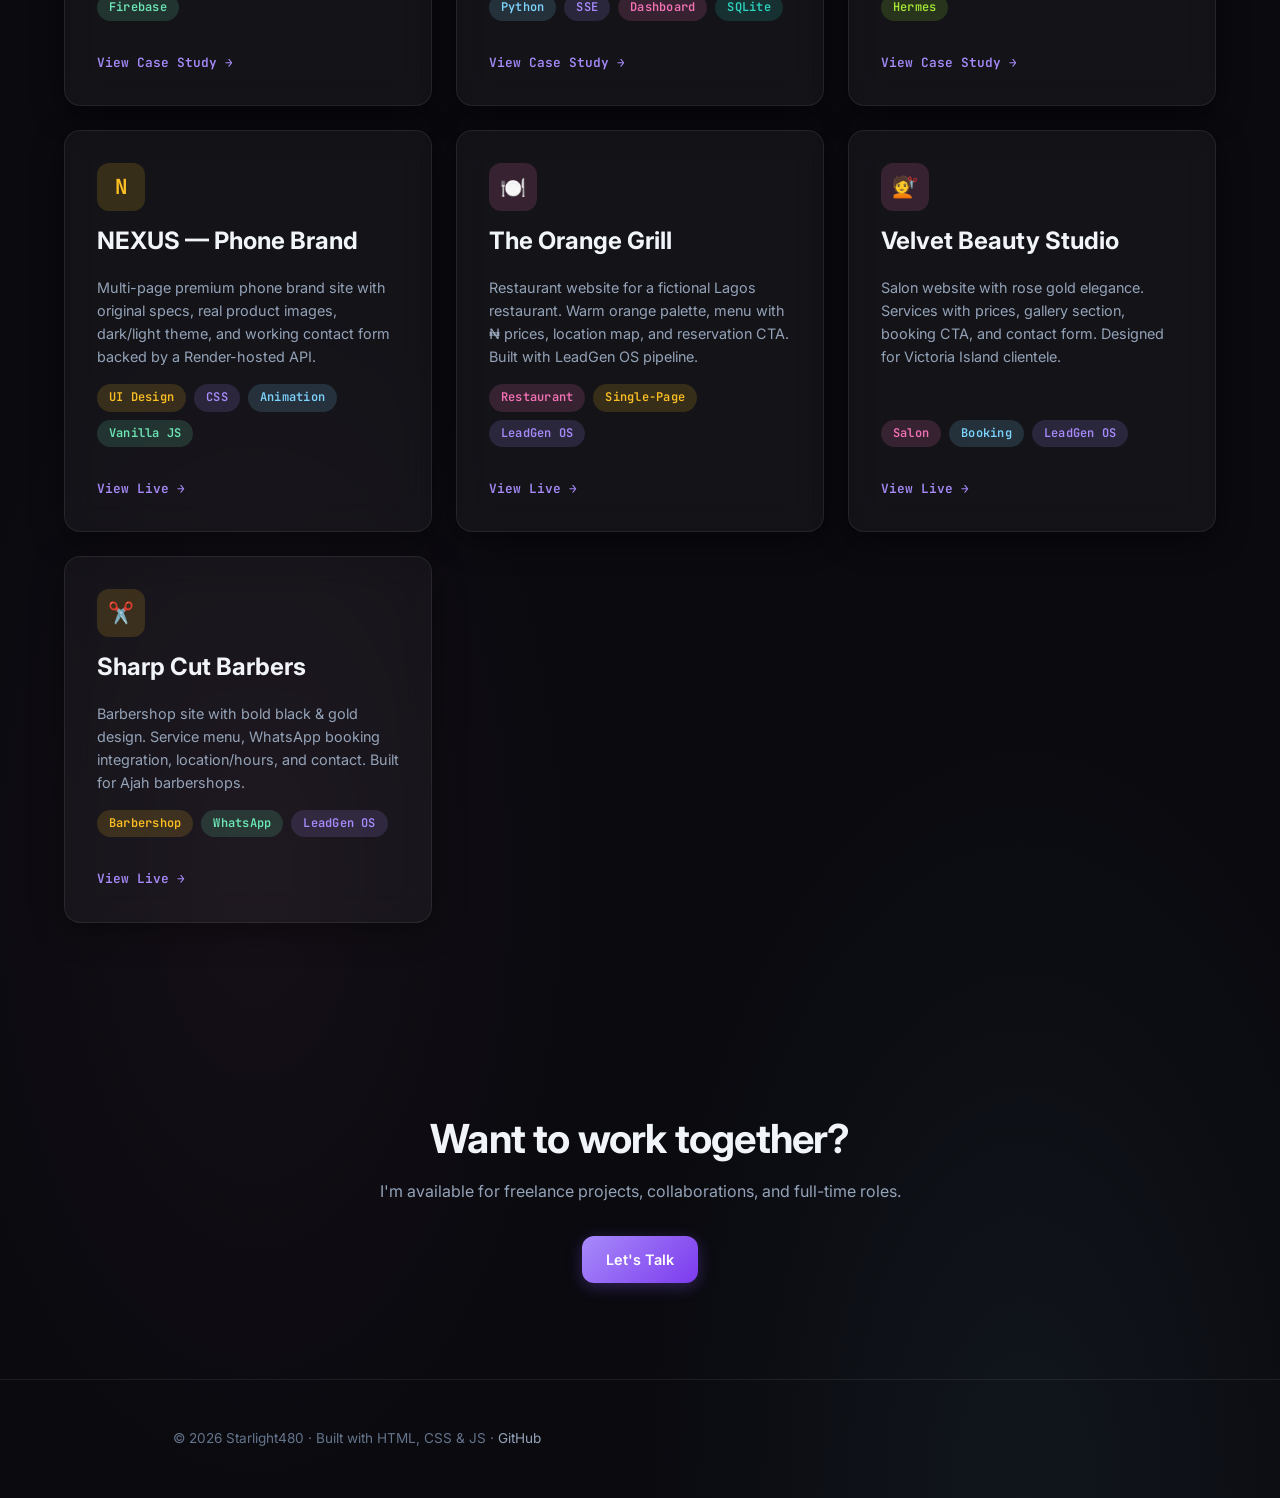
==== commit 031720ae: "Merge branch 'master' into gh-pages" ====
--- a/index.html
+++ b/index.html
@@ -283,8 +283,8 @@
 
         <div class="glass project-card">
           <div class="project-card-icon amber">N</div>
-          <h3>NEXUS — Phone Brand Homepage</h3>
-          <p>Premium Apple-inspired homepage for a generic phone brand. Pure HTML/CSS/JS. Scroll-triggered animations, dark/light theme, CSS-generated phone mockups, interactive color picker.</p>
+          <h3>NEXUS — Phone Brand</h3>
+          <p>Multi-page premium phone brand site with original specs, real product images, dark/light theme, and working contact form backed by a Render-hosted API.</p>
           <div class="project-card-tags">
             <span class="tag tag-amber">UI Design</span>
             <span class="tag tag-violet">CSS</span>
